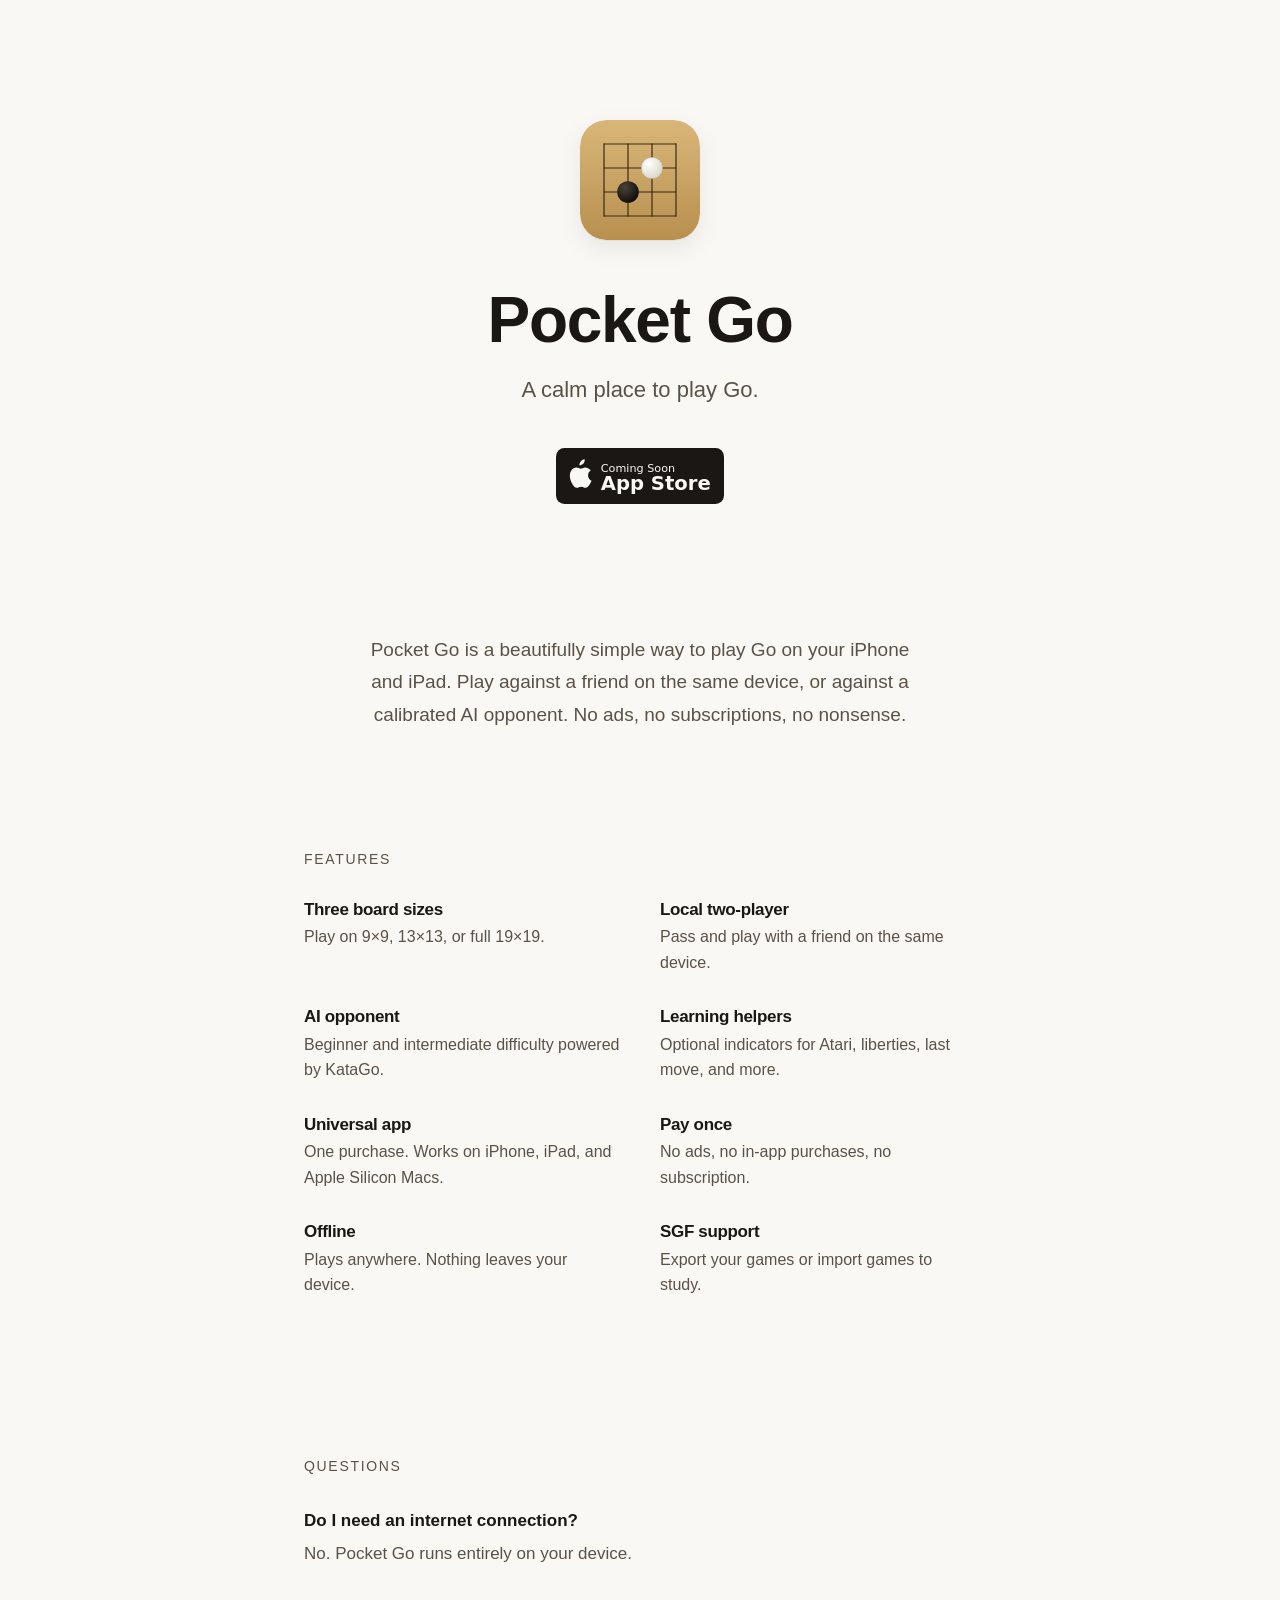
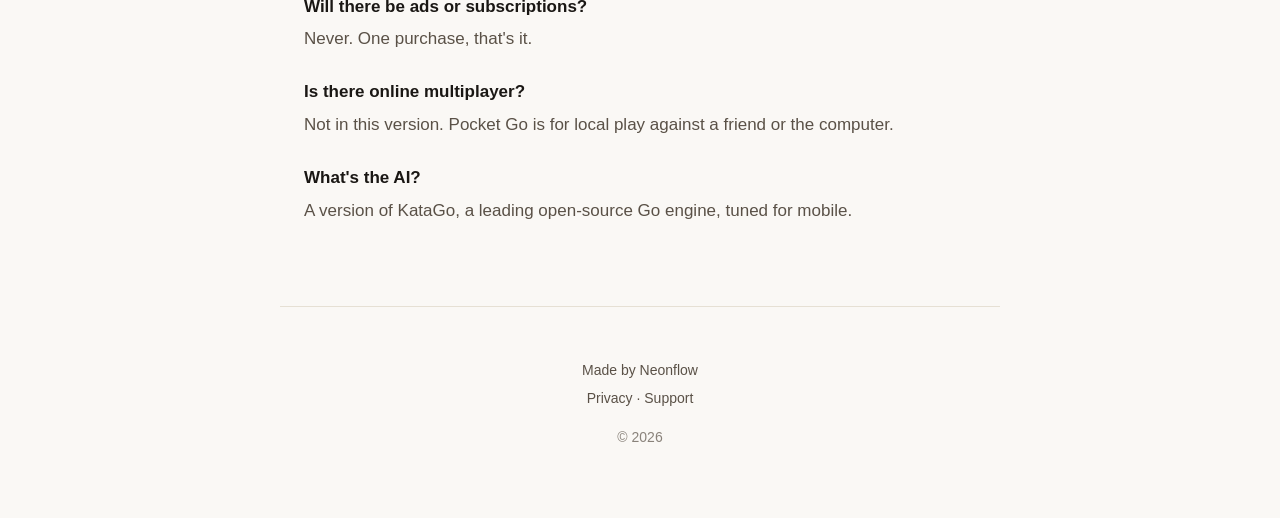
==== index.html @ bec5b2ad "Initial Commit" ====
<!doctype html>
<html lang="en">
<head>
  <meta charset="utf-8">
  <meta name="viewport" content="width=device-width, initial-scale=1">
  <title>Pocket Go — A calm place to play Go</title>
  <meta name="description" content="Pocket Go is a beautifully simple way to play Go on iPhone, iPad, and Mac. Pass and play with a friend, or take on a calibrated AI opponent. No ads, no subscriptions.">

  <link rel="icon" href="/assets/favicon.svg" type="image/svg+xml">
  <link rel="apple-touch-icon" href="/assets/apple-touch-icon.png">
  <link rel="stylesheet" href="/styles.css">

  <meta property="og:title" content="Pocket Go">
  <meta property="og:description" content="A calm place to play Go. iPhone, iPad, and Mac.">
  <meta property="og:type" content="website">
  <meta property="og:url" content="https://pocketgo.app/">
  <meta property="og:image" content="https://pocketgo.app/assets/og.png">
  <meta name="twitter:card" content="summary_large_image">
  <meta name="theme-color" content="#faf8f5" media="(prefers-color-scheme: light)">
  <meta name="theme-color" content="#15130f" media="(prefers-color-scheme: dark)">
</head>
<body>

<main>

  <section class="hero">
    <img class="hero__icon" src="/assets/icon.svg" alt="Pocket Go app icon" width="120" height="120">
    <h1 class="hero__title">Pocket Go</h1>
    <p class="hero__tagline">A calm place to play Go.</p>
    <a class="appstore" href="#" aria-label="Download Pocket Go on the App Store">
      <svg viewBox="0 0 120 40" xmlns="http://www.w3.org/2000/svg" aria-hidden="true">
        <rect width="120" height="40" rx="6" fill="currentColor"/>
        <g fill="var(--bg)" font-family="-apple-system, system-ui, sans-serif">
          <text x="32" y="17" font-size="8" font-weight="400">Coming Soon</text>
          <text x="32" y="30" font-size="14" font-weight="600">App Store</text>
          <path d="M19.5 11.2c.6-.7 1-1.7 1-2.7 0-.1 0-.3 0-.4-1 0-2.1.6-2.8 1.5-.6.7-1.1 1.7-1 2.7 1.1 0 2.2-.5 2.8-1.1zm1.7 2.7c-1.5-.1-2.8.9-3.5.9-.8 0-1.9-.8-3.1-.8-1.6 0-3.1.9-3.9 2.4-1.7 2.9-.4 7.2 1.2 9.6.8 1.2 1.7 2.5 3 2.4 1.2 0 1.6-.8 3.1-.8 1.4 0 1.8.8 3.1.8 1.3 0 2.1-1.2 2.9-2.3.9-1.3 1.3-2.6 1.4-2.7-2.9-1.1-3.5-5.7-.6-7.3-.8-1.2-2.2-1.9-3.6-2.2z"/>
        </g>
      </svg>
    </a>
  </section>

  <section class="prose">
    <p>
      Pocket Go is a beautifully simple way to play Go on your iPhone and iPad.
      Play against a friend on the same device, or against a calibrated AI opponent.
      No ads, no subscriptions, no nonsense.
    </p>
  </section>

  <section class="features">
    <h2 class="section-title">Features</h2>
    <ul class="feature-grid">
      <li>
        <h3>Three board sizes</h3>
        <p>Play on 9×9, 13×13, or full 19×19.</p>
      </li>
      <li>
        <h3>Local two-player</h3>
        <p>Pass and play with a friend on the same device.</p>
      </li>
      <li>
        <h3>AI opponent</h3>
        <p>Beginner and intermediate difficulty powered by KataGo.</p>
      </li>
      <li>
        <h3>Learning helpers</h3>
        <p>Optional indicators for Atari, liberties, last move, and more.</p>
      </li>
      <li>
        <h3>Universal app</h3>
        <p>One purchase. Works on iPhone, iPad, and Apple Silicon Macs.</p>
      </li>
      <li>
        <h3>Pay once</h3>
        <p>No ads, no in-app purchases, no subscription.</p>
      </li>
      <li>
        <h3>Offline</h3>
        <p>Plays anywhere. Nothing leaves your device.</p>
      </li>
      <li>
        <h3>SGF support</h3>
        <p>Export your games or import games to study.</p>
      </li>
    </ul>
  </section>

  <!--
  <section class="screenshots">
    <h2 class="section-title">A look inside</h2>
    <div class="screenshot-row">
      <figure class="screenshot screenshot--phone" aria-label="Mid-game board">
        <div class="phone">
          <div class="phone__screen">
            <div class="board board--9"></div>
          </div>
        </div>
        <figcaption>Mid-game</figcaption>
      </figure>
      <figure class="screenshot screenshot--phone" aria-label="End-game scoring">
        <div class="phone">
          <div class="phone__screen phone__screen--scoring">
            <div class="board board--13"></div>
          </div>
        </div>
        <figcaption>Scoring</figcaption>
      </figure>
      <figure class="screenshot screenshot--phone" aria-label="Helpers enabled">
        <div class="phone">
          <div class="phone__screen phone__screen--helpers">
            <div class="board board--9"></div>
          </div>
        </div>
        <figcaption>Helpers</figcaption>
      </figure>
    </div>
    <p class="screenshots__note">Real screenshots arrive with launch.</p>
  </section>

  <section class="pricing">
    <h2 class="section-title">Pricing</h2>
    <p class="pricing__line">One-time purchase. <span class="pricing__price">$X.XX</span> on the App Store.</p>
  </section>
  -->

  <section class="faq">
    <h2 class="section-title">Questions</h2>
    <dl>
      <dt>Do I need an internet connection?</dt>
      <dd>No. Pocket Go runs entirely on your device.</dd>

      <dt>Will there be ads or subscriptions?</dt>
      <dd>Never. One purchase, that's it.</dd>

      <dt>Is there online multiplayer?</dt>
      <dd>Not in this version. Pocket Go is for local play against a friend or the computer.</dd>

      <dt>What's the AI?</dt>
      <dd>A version of KataGo, a leading open-source Go engine, tuned for mobile.</dd>
    </dl>
  </section>

</main>

<footer>
  <p>Made by <a href="https://neonflow.co" target="_blank">Neonflow</a></p>
  <p>
    <a href="/privacy">Privacy</a>
    <span aria-hidden="true">·</span>
    <a href="/support">Support</a>
  </p>
  <p class="footer__year">© <span id="year">2026</span></p>
</footer>

</body>
</html>
---- styles.css ----
:root {
  --bg: #faf8f5;
  --bg-elev: #f3efe8;
  --ink: #1a1714;
  --ink-soft: #5a5147;
  --rule: #e6e0d4;
  --accent: #8b6f47;
  --board: #d9b779;
  --board-line: #3a2a17;
  --stone-black: #1a1714;
  --stone-white: #fbf9f4;
  --max: 720px;
}

@media (prefers-color-scheme: dark) {
  :root {
    --bg: #15130f;
    --bg-elev: #1f1c17;
    --ink: #ece6da;
    --ink-soft: #a39b8c;
    --rule: #2a2620;
    --accent: #c9a373;
    --board: #b88f4f;
    --board-line: #1a1208;
    --stone-black: #0a0805;
    --stone-white: #f4eedf;
  }
}

* { box-sizing: border-box; }

html { -webkit-text-size-adjust: 100%; }

body {
  margin: 0;
  background: var(--bg);
  color: var(--ink);
  font-family: -apple-system, BlinkMacSystemFont, "SF Pro Text", "Segoe UI", Roboto, sans-serif;
  font-size: 17px;
  line-height: 1.7;
  -webkit-font-smoothing: antialiased;
  text-rendering: optimizeLegibility;
}

main {
  max-width: var(--max);
  margin: 0 auto;
  padding: 0 24px;
}

h1, h2, h3 {
  font-family: -apple-system, BlinkMacSystemFont, "SF Pro Display", "Segoe UI", Roboto, sans-serif;
  font-weight: 600;
  letter-spacing: -0.02em;
  line-height: 1.2;
  margin: 0;
}

a {
  color: var(--accent);
  text-decoration: none;
}
a:hover { text-decoration: underline; }

.section-title {
  font-size: 14px;
  font-weight: 500;
  text-transform: uppercase;
  letter-spacing: 0.12em;
  color: var(--ink-soft);
  margin-bottom: 32px;
}

/* Hero ---------------------------------------------------------------- */
.hero {
  text-align: center;
  padding: 120px 0 80px;
}

.hero__icon {
  width: 120px;
  height: 120px;
  border-radius: 26px;
  box-shadow: 0 8px 24px rgba(0,0,0,0.08), 0 1px 0 rgba(0,0,0,0.04);
  margin-bottom: 32px;
}

.hero__title {
  font-size: clamp(40px, 7vw, 64px);
  margin-bottom: 12px;
}

.hero__tagline {
  font-size: clamp(18px, 2.5vw, 22px);
  color: var(--ink-soft);
  margin: 0 0 40px;
}

.appstore {
  display: inline-block;
  color: var(--ink);
  transition: transform 0.15s ease, opacity 0.15s ease;
}
.appstore:hover {
  text-decoration: none;
  opacity: 0.85;
  transform: translateY(-1px);
}
.appstore svg {
  display: block;
  width: 168px;
  height: 56px;
}

/* Prose --------------------------------------------------------------- */
.prose {
  padding: 40px 0;
  font-size: 19px;
  color: var(--ink-soft);
  max-width: 560px;
  margin: 0 auto;
  text-align: center;
}
.prose p { margin: 0; }

/* Features ------------------------------------------------------------ */
.features { padding: 80px 0; }

.feature-grid {
  list-style: none;
  padding: 0;
  margin: 0;
  display: grid;
  grid-template-columns: repeat(2, 1fr);
  gap: 32px 40px;
}

.feature-grid h3 {
  font-size: 17px;
  margin-bottom: 4px;
}

.feature-grid p {
  margin: 0;
  color: var(--ink-soft);
  font-size: 16px;
  line-height: 1.6;
}

@media (max-width: 560px) {
  .feature-grid { grid-template-columns: 1fr; gap: 28px; }
}

/* Screenshots --------------------------------------------------------- */
.screenshots { padding: 80px 0; }

.screenshot-row {
  display: grid;
  grid-template-columns: repeat(3, 1fr);
  gap: 16px;
  margin: 0 0 16px;
}

.screenshot { margin: 0; }
.screenshot figcaption {
  margin-top: 12px;
  font-size: 13px;
  color: var(--ink-soft);
  text-align: center;
}

.phone {
  position: relative;
  width: 100%;
  aspect-ratio: 9 / 19;
  background: var(--ink);
  border-radius: 28px;
  padding: 8px;
  box-shadow: 0 12px 32px rgba(0,0,0,0.10), 0 1px 0 rgba(0,0,0,0.06);
}

.phone__screen {
  width: 100%;
  height: 100%;
  background: var(--bg-elev);
  border-radius: 22px;
  display: flex;
  align-items: center;
  justify-content: center;
  overflow: hidden;
}

.board {
  background: var(--board);
  width: 88%;
  aspect-ratio: 1;
  background-image:
    linear-gradient(var(--board-line) 1px, transparent 1px),
    linear-gradient(90deg, var(--board-line) 1px, transparent 1px);
  border: 1px solid var(--board-line);
}

.board--9  { background-size: calc(100% / 8) calc(100% / 8); }
.board--13 { background-size: calc(100% / 12) calc(100% / 12); }
.board--19 { background-size: calc(100% / 18) calc(100% / 18); }

.phone__screen--scoring { background: var(--bg-elev); position: relative; }
.phone__screen--scoring::after {
  content: "";
  position: absolute;
  inset: 12px 12px auto 12px;
  height: 6px;
  background: var(--rule);
  border-radius: 3px;
}

.phone__screen--helpers .board {
  box-shadow: inset 0 0 0 2px var(--accent);
}

.screenshots__note {
  text-align: center;
  color: var(--ink-soft);
  font-size: 13px;
  margin: 24px 0 0;
}

@media (max-width: 560px) {
  .screenshot-row { grid-template-columns: repeat(3, 1fr); gap: 10px; }
  .phone { border-radius: 18px; padding: 5px; }
  .phone__screen { border-radius: 14px; }
}

/* Pricing ------------------------------------------------------------- */
.pricing {
  padding: 80px 0;
  text-align: center;
  border-top: 1px solid var(--rule);
  border-bottom: 1px solid var(--rule);
}

.pricing__line {
  font-size: clamp(22px, 3vw, 28px);
  margin: 0;
  font-weight: 500;
  letter-spacing: -0.01em;
}
.pricing__price { color: var(--accent); }

/* FAQ ----------------------------------------------------------------- */
.faq { padding: 80px 0; }

.faq dl { margin: 0; }
.faq dt {
  font-weight: 600;
  margin-top: 24px;
  font-size: 17px;
}
.faq dt:first-of-type { margin-top: 0; }
.faq dd {
  margin: 4px 0 0;
  color: var(--ink-soft);
}

/* Footer -------------------------------------------------------------- */
footer {
  max-width: var(--max);
  margin: 0 auto;
  padding: 48px 24px 64px;
  border-top: 1px solid var(--rule);
  text-align: center;
  color: var(--ink-soft);
  font-size: 14px;
}

footer p { margin: 4px 0; }
footer a { color: var(--ink-soft); }
footer a:hover { color: var(--ink); }

.footer__year { margin-top: 16px; opacity: 0.7; }

/* Simple pages (privacy, support) ------------------------------------- */
.page { padding: 80px 0 40px; }
.page h1 {
  font-size: clamp(28px, 4vw, 40px);
  margin-bottom: 24px;
}
.page p { color: var(--ink-soft); }
.page a.back {
  display: inline-block;
  margin-top: 32px;
  font-size: 14px;
  color: var(--ink-soft);
}
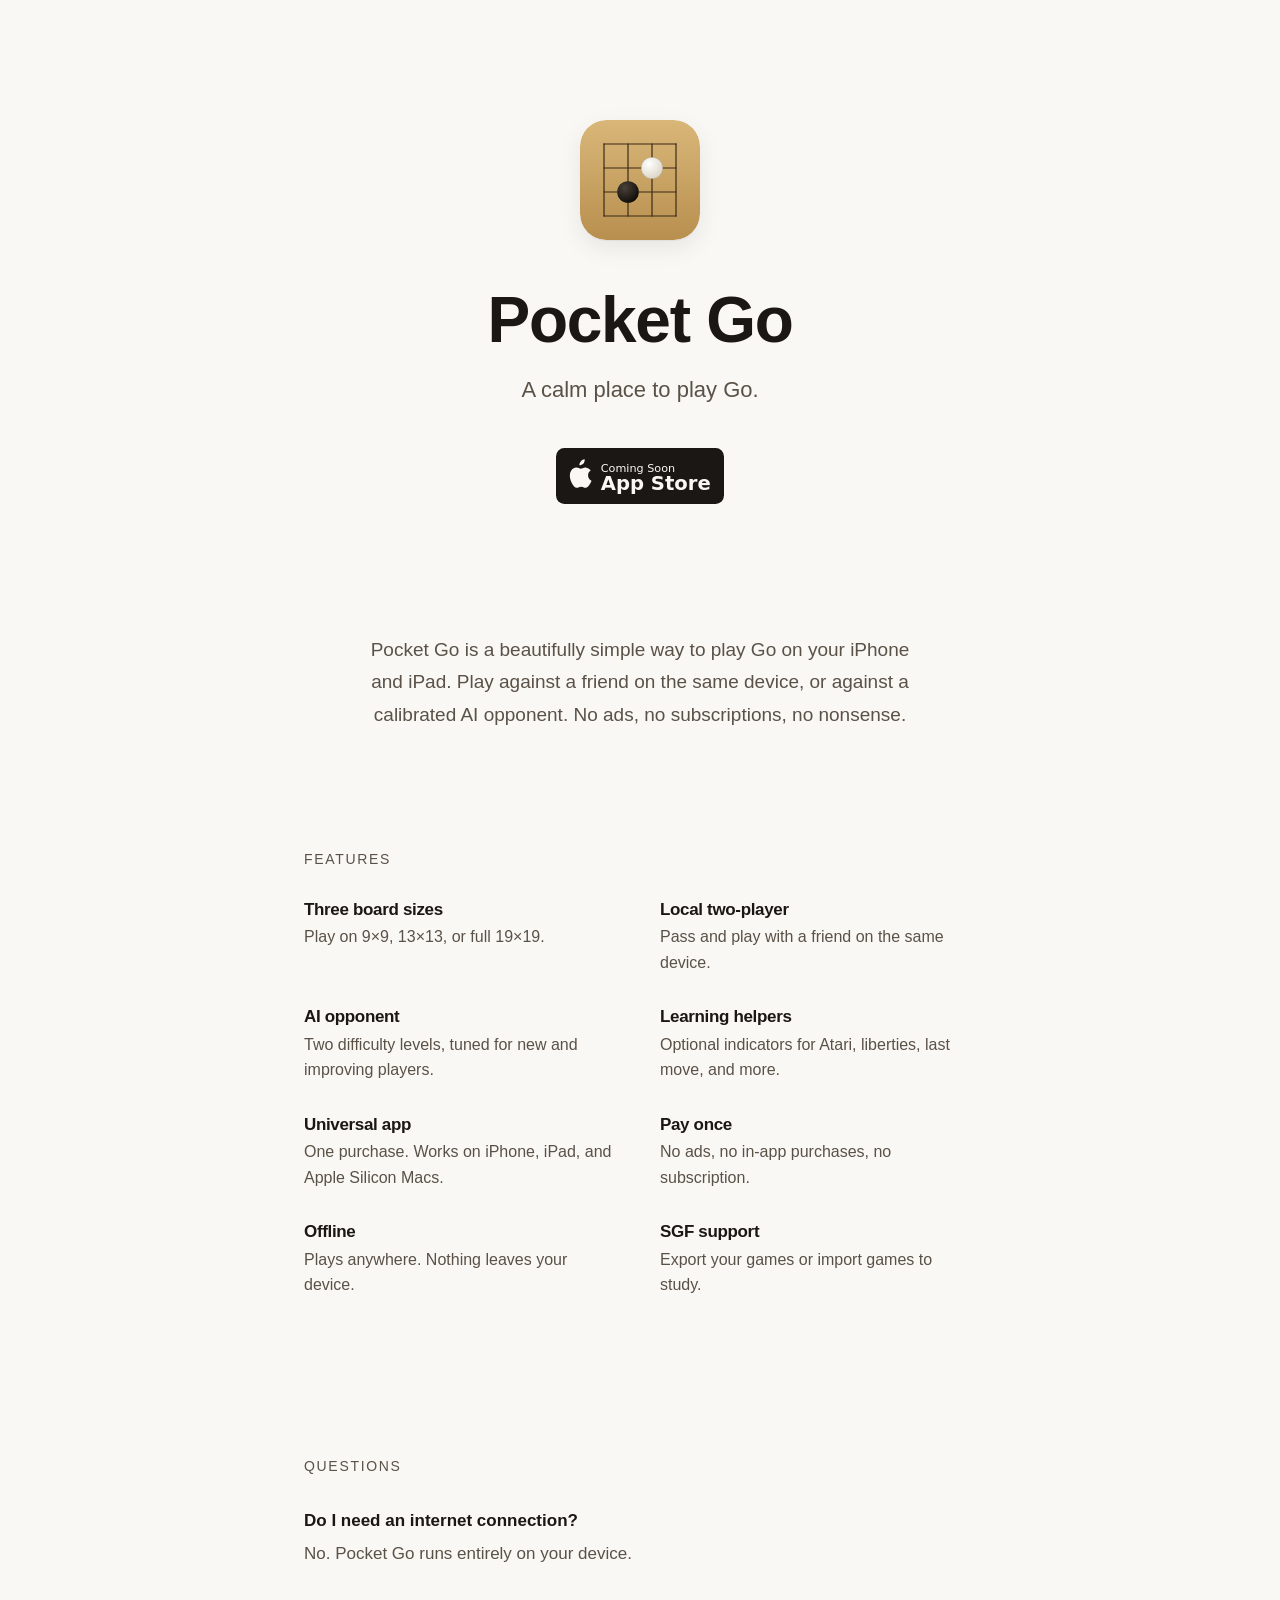
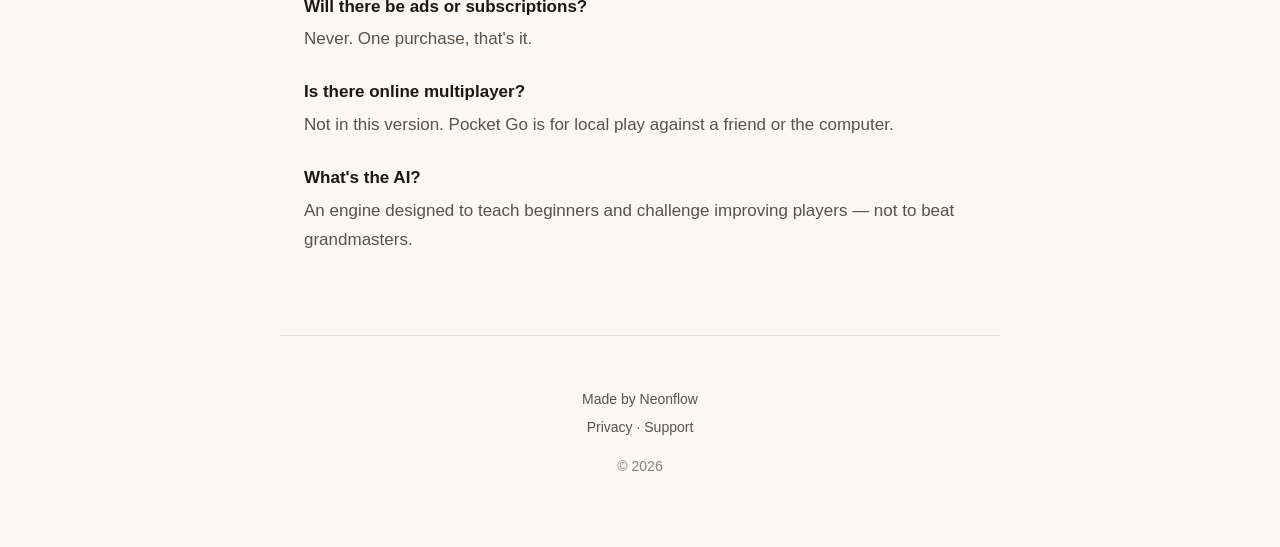
==== commit aee04d1d: "Updated site" ====
--- a/index.html
+++ b/index.html
@@ -60,7 +60,7 @@
       </li>
       <li>
         <h3>AI opponent</h3>
-        <p>Beginner and intermediate difficulty powered by KataGo.</p>
+        <p>Two difficulty levels, tuned for new and improving players.</p>
       </li>
       <li>
         <h3>Learning helpers</h3>
@@ -136,7 +136,7 @@
       <dd>Not in this version. Pocket Go is for local play against a friend or the computer.</dd>
 
       <dt>What's the AI?</dt>
-      <dd>A version of KataGo, a leading open-source Go engine, tuned for mobile.</dd>
+      <dd>An engine designed to teach beginners and challenge improving players — not to beat grandmasters.</dd>
     </dl>
   </section>
 
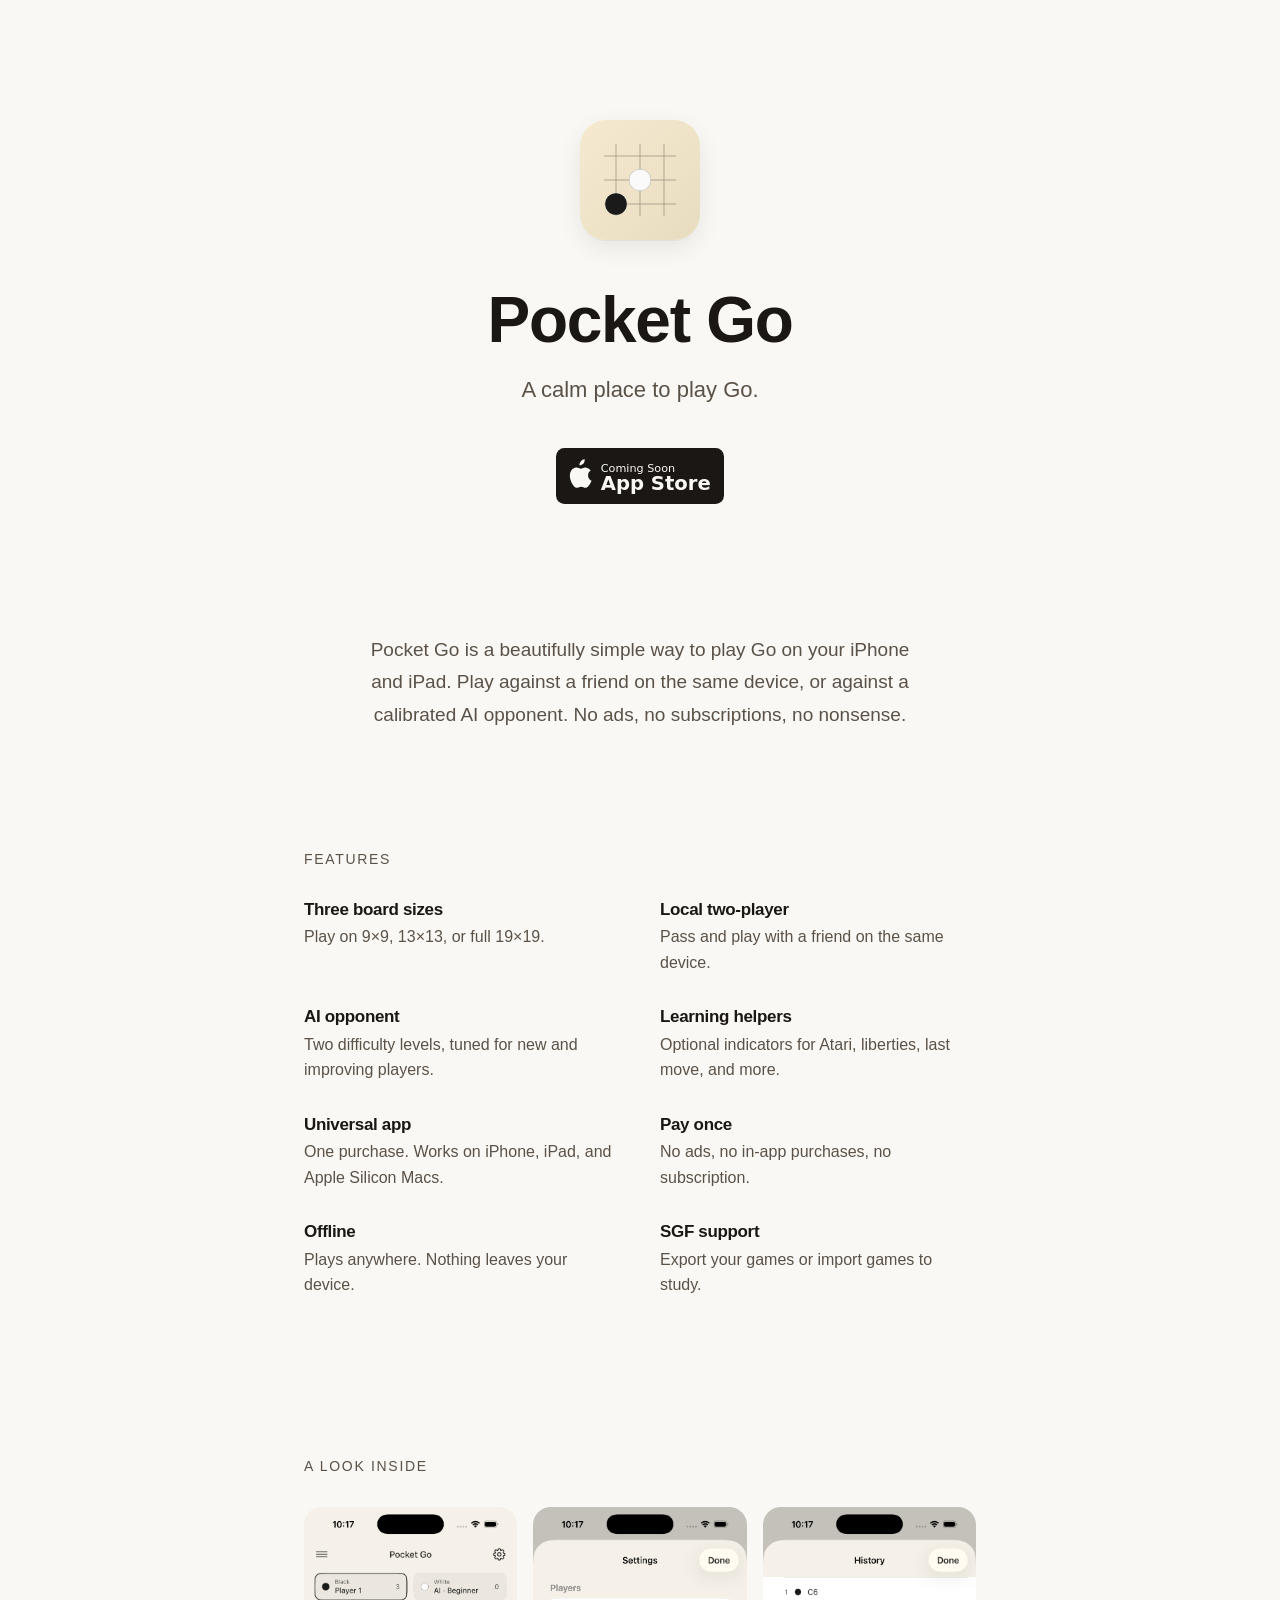
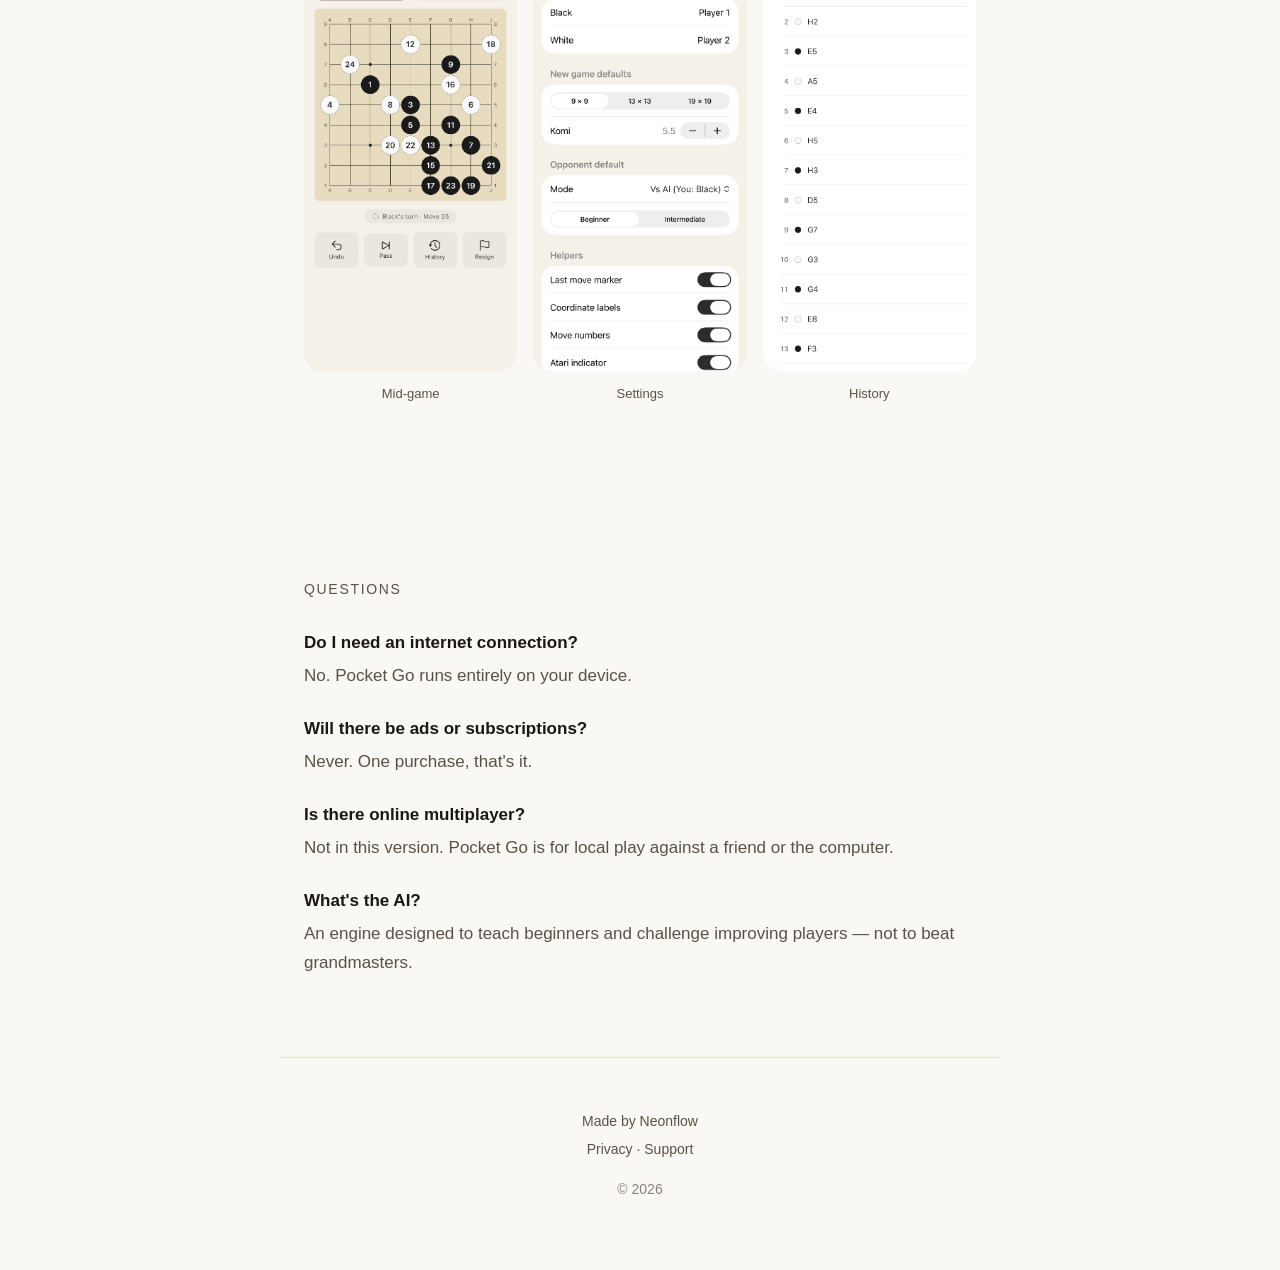
==== commit 198f8da8: "Updated website" ====
--- a/index.html
+++ b/index.html
@@ -85,38 +85,25 @@
     </ul>
   </section>
 
-  <!--
   <section class="screenshots">
     <h2 class="section-title">A look inside</h2>
     <div class="screenshot-row">
-      <figure class="screenshot screenshot--phone" aria-label="Mid-game board">
-        <div class="phone">
-          <div class="phone__screen">
-            <div class="board board--9"></div>
-          </div>
-        </div>
+      <figure class="screenshot" aria-label="Mid-game board">
+        <img class="screenshot__img" src="/assets/screenshots/midgame.png" alt="Mid-game board" loading="lazy">
         <figcaption>Mid-game</figcaption>
       </figure>
-      <figure class="screenshot screenshot--phone" aria-label="End-game scoring">
-        <div class="phone">
-          <div class="phone__screen phone__screen--scoring">
-            <div class="board board--13"></div>
-          </div>
-        </div>
-        <figcaption>Scoring</figcaption>
+      <figure class="screenshot" aria-label="Settings">
+        <img class="screenshot__img" src="/assets/screenshots/settings.png" alt="Settings" loading="lazy">
+        <figcaption>Settings</figcaption>
       </figure>
-      <figure class="screenshot screenshot--phone" aria-label="Helpers enabled">
-        <div class="phone">
-          <div class="phone__screen phone__screen--helpers">
-            <div class="board board--9"></div>
-          </div>
-        </div>
-        <figcaption>Helpers</figcaption>
+      <figure class="screenshot" aria-label="History">
+        <img class="screenshot__img" src="/assets/screenshots/history.png" alt="History" loading="lazy">
+        <figcaption>History</figcaption>
       </figure>
     </div>
-    <p class="screenshots__note">Real screenshots arrive with launch.</p>
   </section>
 
+  <!--
   <section class="pricing">
     <h2 class="section-title">Pricing</h2>
     <p class="pricing__line">One-time purchase. <span class="pricing__price">$X.XX</span> on the App Store.</p>
--- a/styles.css
+++ b/styles.css
@@ -169,66 +169,16 @@
   text-align: center;
 }
 
-.phone {
-  position: relative;
+.screenshot__img {
+  display: block;
   width: 100%;
-  aspect-ratio: 9 / 19;
-  background: var(--ink);
-  border-radius: 28px;
-  padding: 8px;
-  box-shadow: 0 12px 32px rgba(0,0,0,0.10), 0 1px 0 rgba(0,0,0,0.06);
-}
-
-.phone__screen {
-  width: 100%;
-  height: 100%;
-  background: var(--bg-elev);
-  border-radius: 22px;
-  display: flex;
-  align-items: center;
-  justify-content: center;
-  overflow: hidden;
-}
-
-.board {
-  background: var(--board);
-  width: 88%;
-  aspect-ratio: 1;
-  background-image:
-    linear-gradient(var(--board-line) 1px, transparent 1px),
-    linear-gradient(90deg, var(--board-line) 1px, transparent 1px);
-  border: 1px solid var(--board-line);
-}
-
-.board--9  { background-size: calc(100% / 8) calc(100% / 8); }
-.board--13 { background-size: calc(100% / 12) calc(100% / 12); }
-.board--19 { background-size: calc(100% / 18) calc(100% / 18); }
-
-.phone__screen--scoring { background: var(--bg-elev); position: relative; }
-.phone__screen--scoring::after {
-  content: "";
-  position: absolute;
-  inset: 12px 12px auto 12px;
-  height: 6px;
-  background: var(--rule);
-  border-radius: 3px;
-}
-
-.phone__screen--helpers .board {
-  box-shadow: inset 0 0 0 2px var(--accent);
-}
-
-.screenshots__note {
-  text-align: center;
-  color: var(--ink-soft);
-  font-size: 13px;
-  margin: 24px 0 0;
+  height: auto;
+  border-radius: 18px;
 }
 
 @media (max-width: 560px) {
   .screenshot-row { grid-template-columns: repeat(3, 1fr); gap: 10px; }
-  .phone { border-radius: 18px; padding: 5px; }
-  .phone__screen { border-radius: 14px; }
+  .screenshot__img { border-radius: 12px; }
 }
 
 /* Pricing ------------------------------------------------------------- */
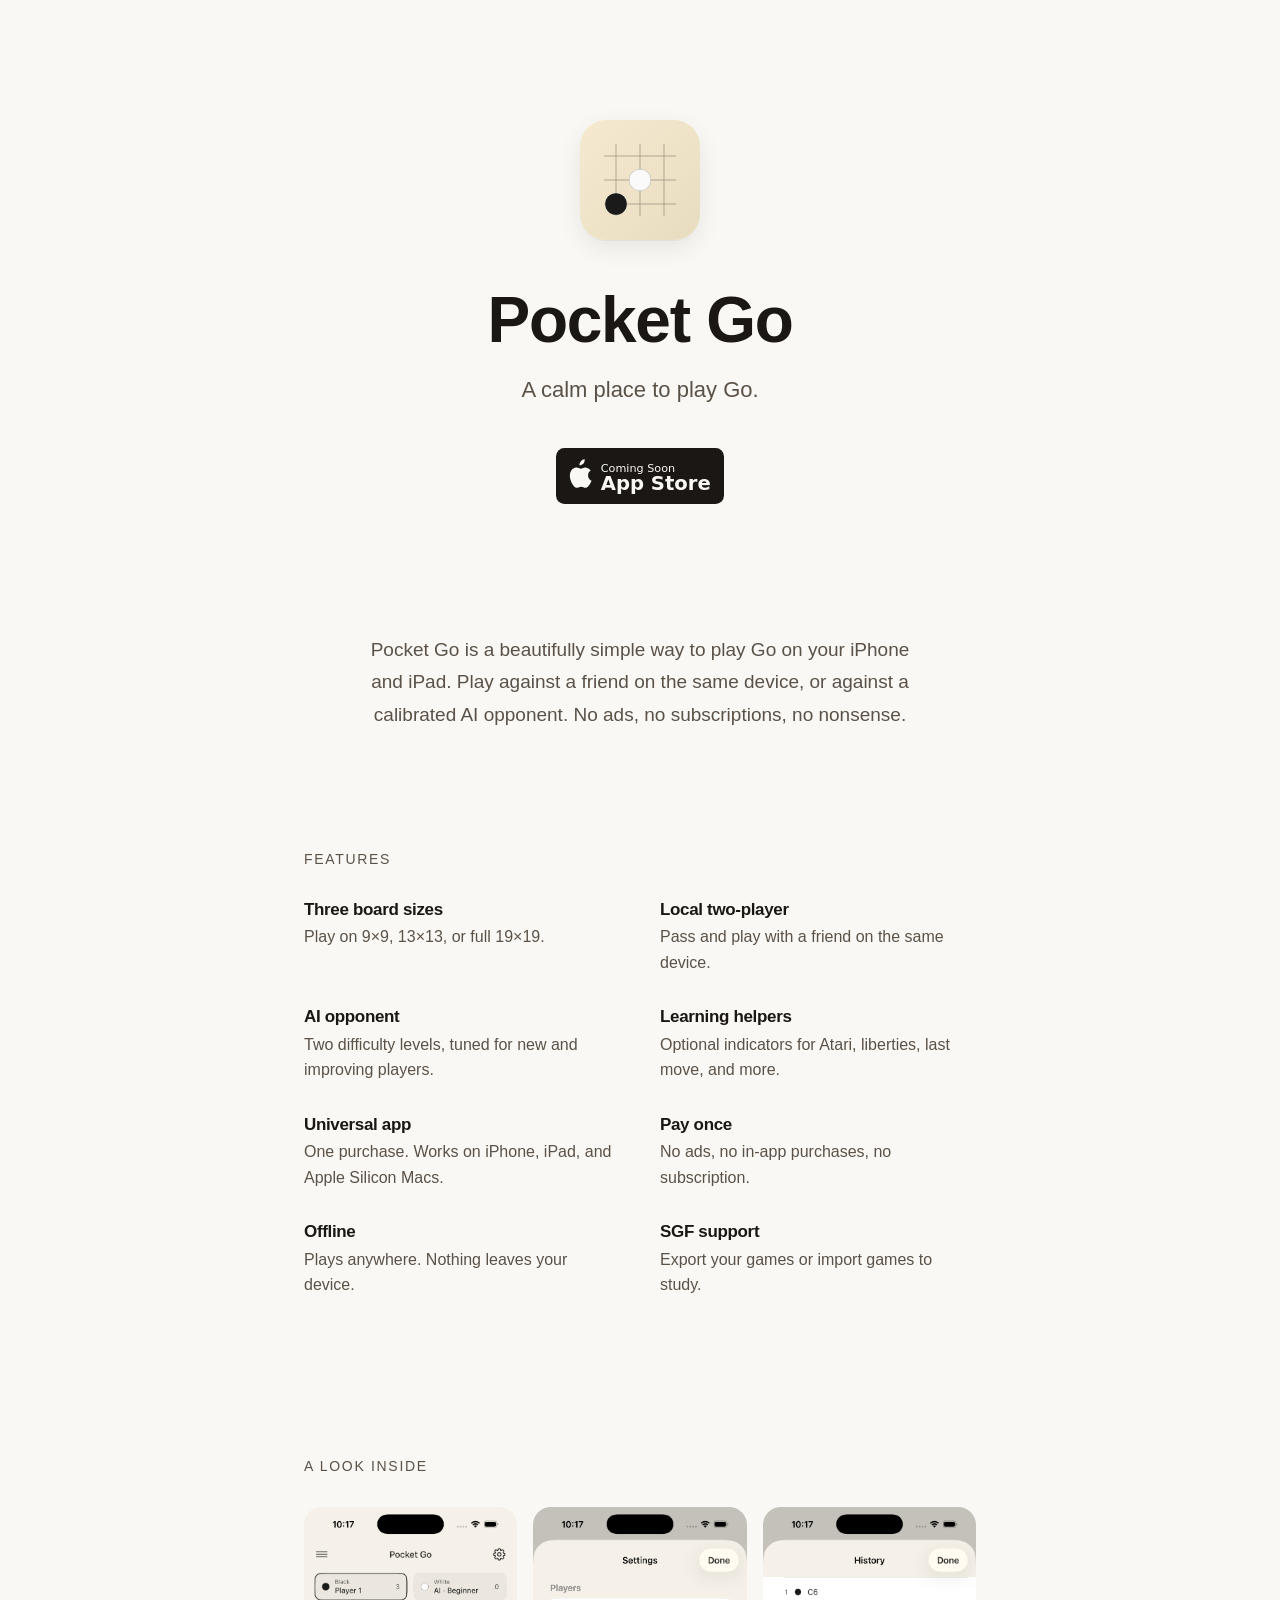
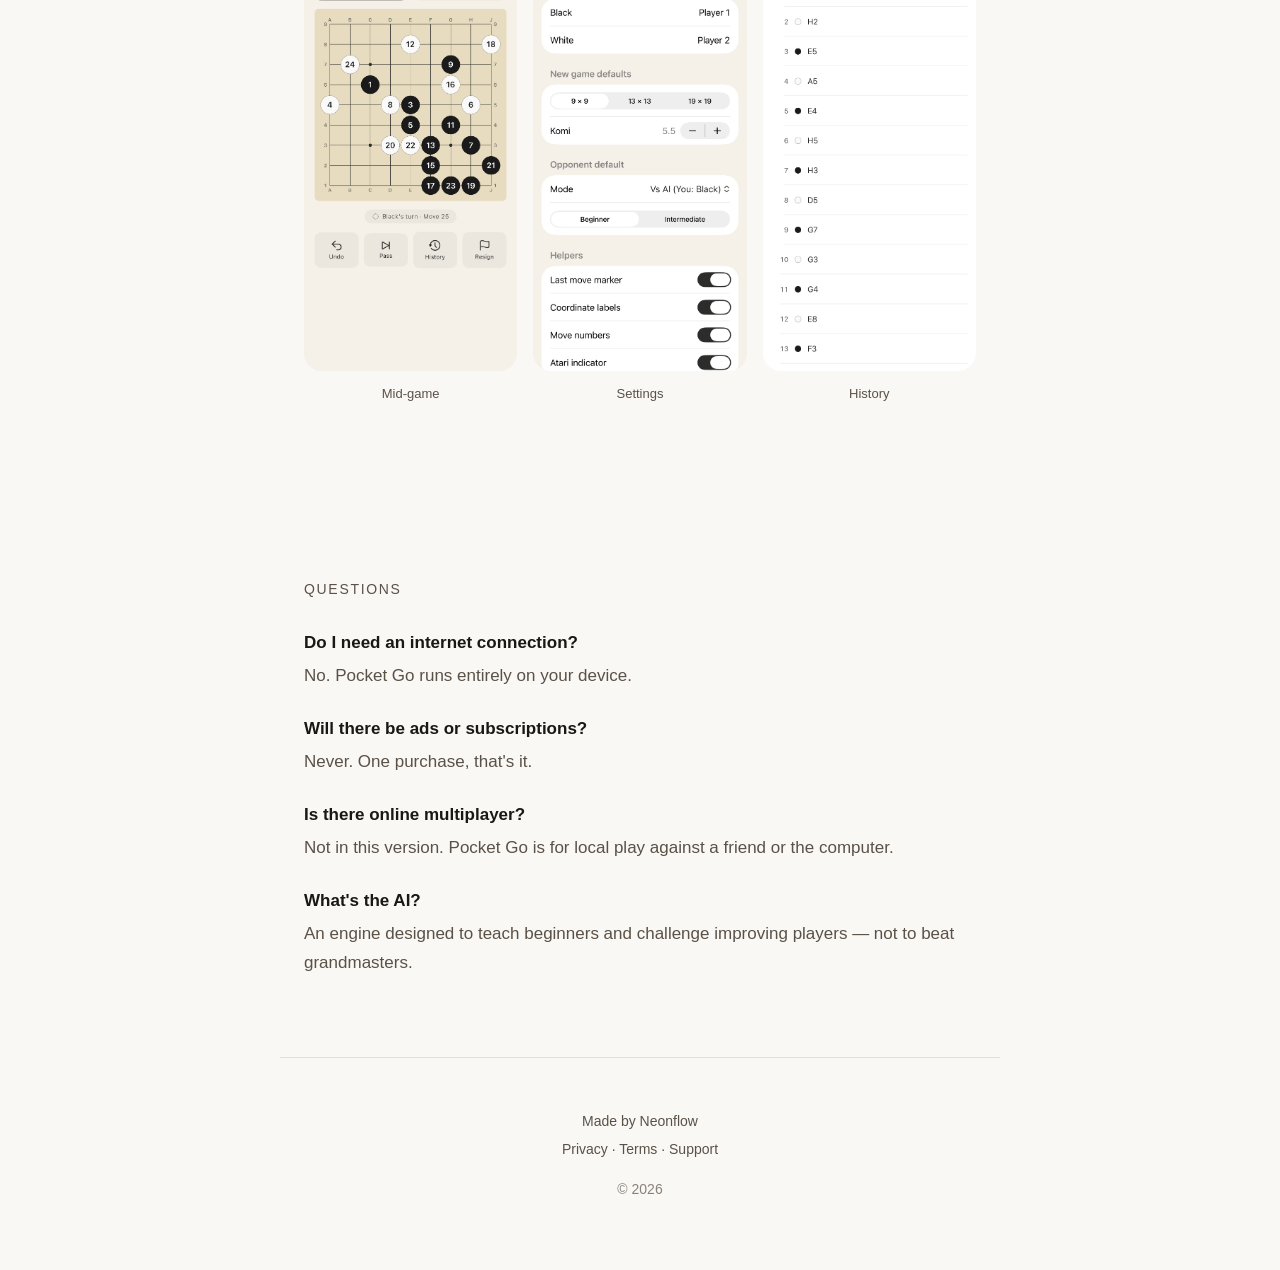
==== commit 75ddfce2: "Updating extra pages" ====
--- a/index.html
+++ b/index.html
@@ -134,6 +134,8 @@
   <p>
     <a href="/privacy">Privacy</a>
     <span aria-hidden="true">·</span>
+    <a href="/terms">Terms</a>
+    <span aria-hidden="true">·</span>
     <a href="/support">Support</a>
   </p>
   <p class="footer__year">© <span id="year">2026</span></p>
--- a/styles.css
+++ b/styles.css
@@ -200,14 +200,14 @@
 /* FAQ ----------------------------------------------------------------- */
 .faq { padding: 80px 0; }
 
-.faq dl { margin: 0; }
-.faq dt {
+.faq dl, .page dl { margin: 0; }
+.faq dt, .page dt {
   font-weight: 600;
   margin-top: 24px;
   font-size: 17px;
 }
-.faq dt:first-of-type { margin-top: 0; }
-.faq dd {
+.faq dt:first-of-type, .page dt:first-of-type { margin-top: 0; }
+.faq dd, .page dd {
   margin: 4px 0 0;
   color: var(--ink-soft);
 }
@@ -242,3 +242,18 @@
   font-size: 14px;
   color: var(--ink-soft);
 }
+.page h2 {
+  font-size: 14px;
+  font-weight: 500;
+  text-transform: uppercase;
+  letter-spacing: 0.12em;
+  color: var(--ink-soft);
+  margin: 40px 0 8px;
+}
+.page h2 + p, .page h2 + ul, .page h2 + dl { margin-top: 0; }
+.page ul { padding-left: 22px; color: var(--ink-soft); }
+.page li { margin: 4px 0; }
+.page code { font-size: 0.9em; }
+.page__meta { font-size: 14px; margin-top: -16px; opacity: 0.8; }
+.page__lead { font-size: 19px; color: var(--ink); }
+.page__links { margin-top: 40px; font-size: 15px; }
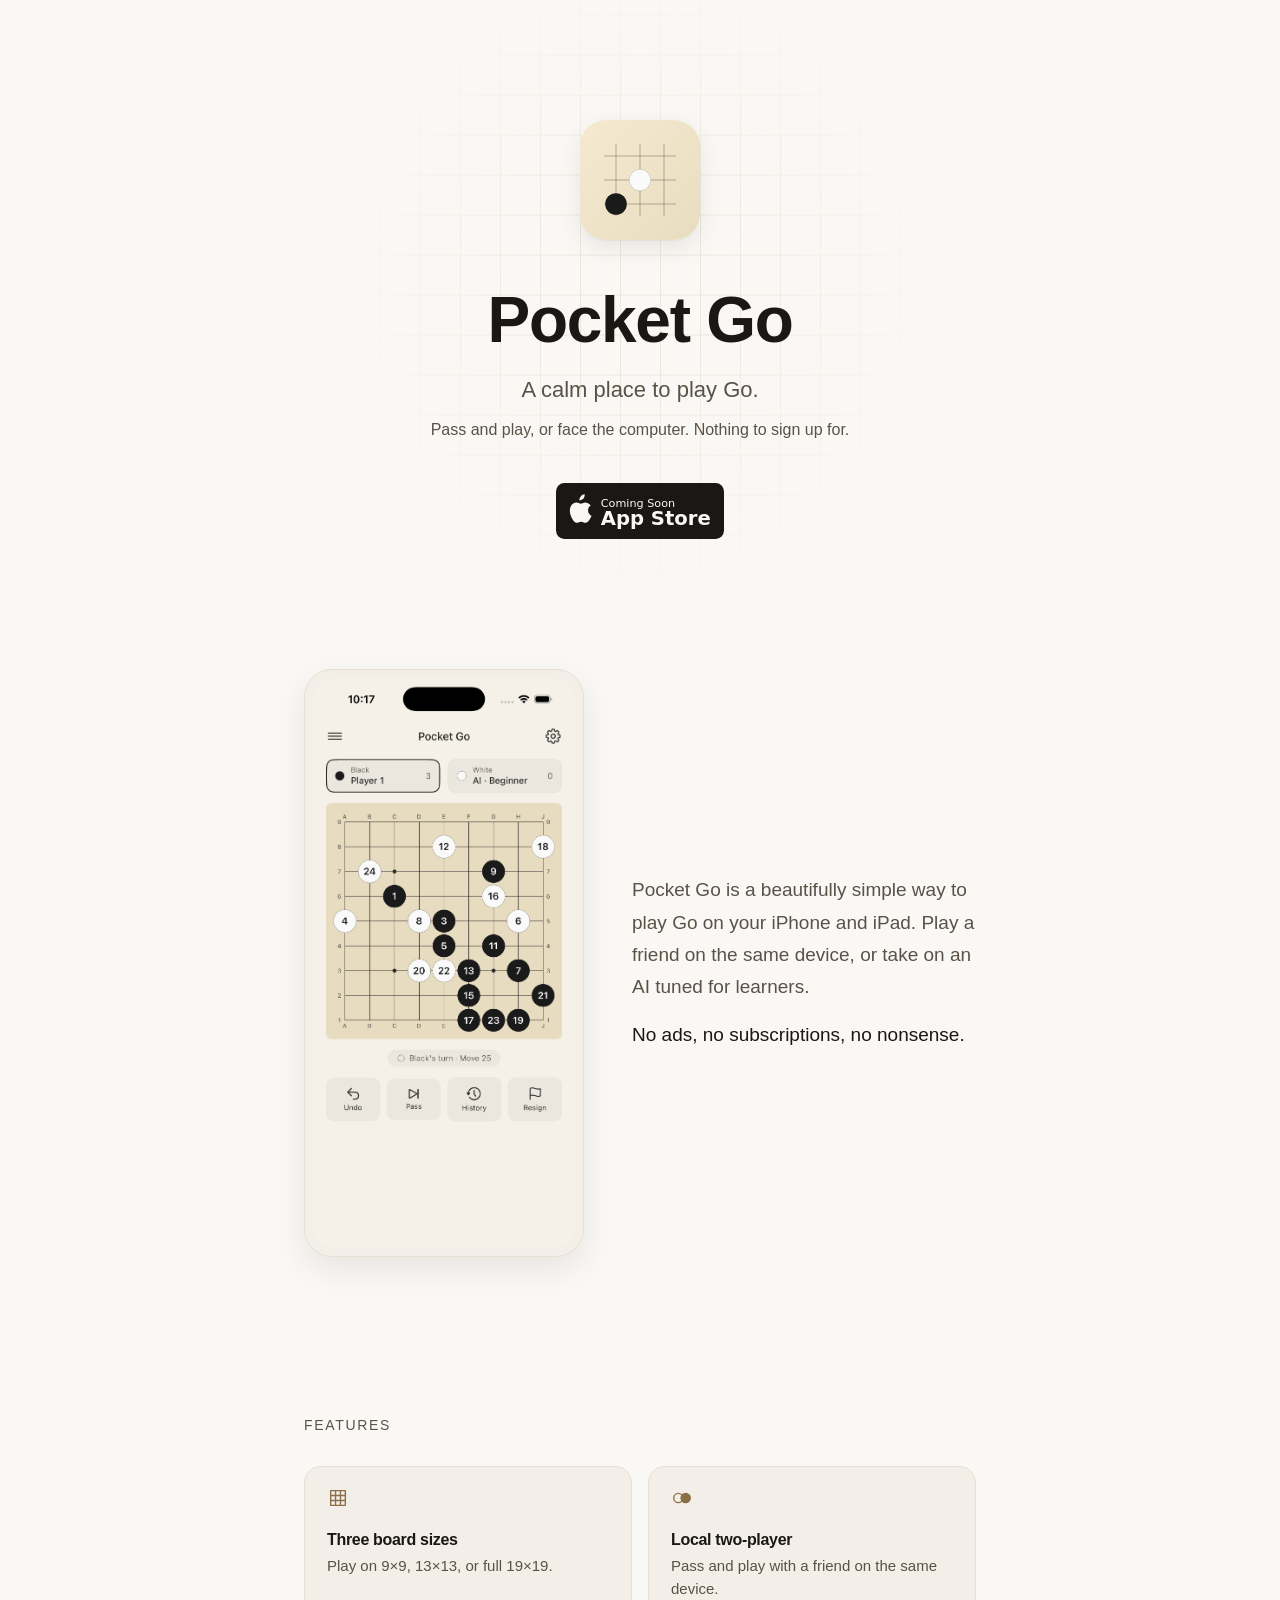
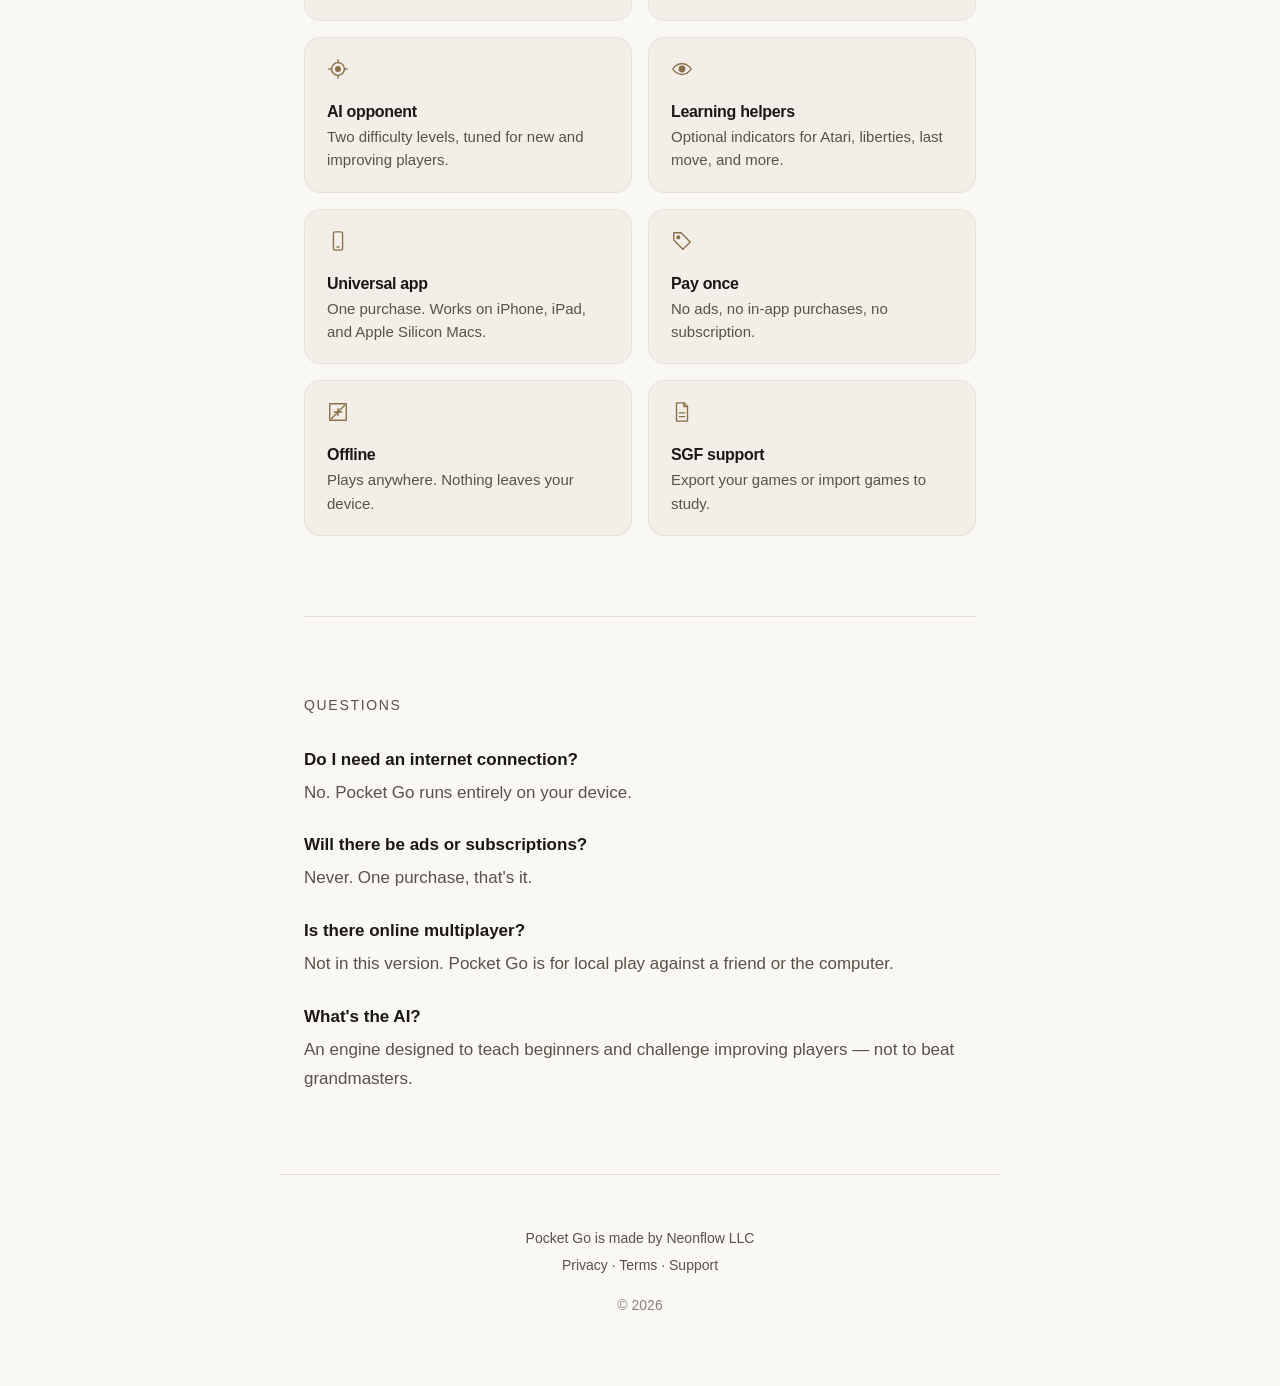
==== commit 72fc5bb0: "Updated styles" ====
--- a/index.html
+++ b/index.html
@@ -24,9 +24,11 @@
 <main>
 
   <section class="hero">
+    <div class="hero__grid" aria-hidden="true"></div>
     <img class="hero__icon" src="/assets/icon.svg" alt="Pocket Go app icon" width="120" height="120">
     <h1 class="hero__title">Pocket Go</h1>
     <p class="hero__tagline">A calm place to play Go.</p>
+    <p class="hero__sub">Pass and play, or face the computer. Nothing to sign up for.</p>
     <a class="appstore" href="#" aria-label="Download Pocket Go on the App Store">
       <svg viewBox="0 0 120 40" xmlns="http://www.w3.org/2000/svg" aria-hidden="true">
         <rect width="120" height="40" rx="6" fill="currentColor"/>
@@ -39,76 +41,62 @@
     </a>
   </section>
 
-  <section class="prose">
-    <p>
-      Pocket Go is a beautifully simple way to play Go on your iPhone and iPad.
-      Play against a friend on the same device, or against a calibrated AI opponent.
-      No ads, no subscriptions, no nonsense.
-    </p>
+  <section class="intro">
+    <figure class="device device--lead">
+      <img src="/assets/screenshots/midgame.png" alt="A game in progress on a 9×9 board" width="1206" height="2622">
+    </figure>
+    <div class="intro__text">
+      <p>Pocket Go is a beautifully simple way to play Go on your iPhone and iPad. Play a friend on the same device, or take on an AI tuned for learners.</p>
+      <p>No ads, no subscriptions, no nonsense.</p>
+    </div>
   </section>
 
   <section class="features">
     <h2 class="section-title">Features</h2>
     <ul class="feature-grid">
       <li>
+        <svg class="feature__icon" viewBox="0 0 24 24" aria-hidden="true"><path d="M4 4h16v16H4zM4 9.3h16M4 14.7h16M9.3 4v16M14.7 4v16"/></svg>
         <h3>Three board sizes</h3>
         <p>Play on 9×9, 13×13, or full 19×19.</p>
       </li>
       <li>
+        <svg class="feature__icon" viewBox="0 0 24 24" aria-hidden="true"><circle cx="8" cy="12" r="5"/><circle cx="16" cy="12" r="5" fill="currentColor"/></svg>
         <h3>Local two-player</h3>
         <p>Pass and play with a friend on the same device.</p>
       </li>
       <li>
+        <svg class="feature__icon" viewBox="0 0 24 24" aria-hidden="true"><circle cx="12" cy="12" r="7"/><circle cx="12" cy="12" r="2.5" fill="currentColor"/><path d="M12 2v3M12 19v3M2 12h3M19 12h3"/></svg>
         <h3>AI opponent</h3>
         <p>Two difficulty levels, tuned for new and improving players.</p>
       </li>
       <li>
+        <svg class="feature__icon" viewBox="0 0 24 24" aria-hidden="true"><path d="M2 12s3.5-6 10-6 10 6 10 6-3.5 6-10 6S2 12 2 12z"/><circle cx="12" cy="12" r="3" fill="currentColor"/></svg>
         <h3>Learning helpers</h3>
         <p>Optional indicators for Atari, liberties, last move, and more.</p>
       </li>
       <li>
+        <svg class="feature__icon" viewBox="0 0 24 24" aria-hidden="true"><rect x="7" y="2" width="10" height="20" rx="2"/><path d="M11 18.5h2"/></svg>
         <h3>Universal app</h3>
         <p>One purchase. Works on iPhone, iPad, and Apple Silicon Macs.</p>
       </li>
       <li>
+        <svg class="feature__icon" viewBox="0 0 24 24" aria-hidden="true"><path d="M3 3h8l10 10-8 8L3 11z"/><circle cx="8" cy="8" r="1.5" fill="currentColor"/></svg>
         <h3>Pay once</h3>
         <p>No ads, no in-app purchases, no subscription.</p>
       </li>
       <li>
+        <svg class="feature__icon" viewBox="0 0 24 24" aria-hidden="true"><path d="M3 3h18v18H3z"/><path d="M8 12h8M12 8v8"/><path d="M5 19L19 5"/></svg>
         <h3>Offline</h3>
         <p>Plays anywhere. Nothing leaves your device.</p>
       </li>
       <li>
+        <svg class="feature__icon" viewBox="0 0 24 24" aria-hidden="true"><path d="M6 2h8l4 4v16H6z"/><path d="M14 2v4h4M9 13h6M9 17h6"/></svg>
         <h3>SGF support</h3>
         <p>Export your games or import games to study.</p>
       </li>
     </ul>
   </section>
 
-  <section class="screenshots">
-    <h2 class="section-title">A look inside</h2>
-    <div class="screenshot-row">
-      <figure class="screenshot" aria-label="Mid-game board">
-        <img class="screenshot__img" src="/assets/screenshots/midgame.png" alt="Mid-game board" loading="lazy">
-        <figcaption>Mid-game</figcaption>
-      </figure>
-      <figure class="screenshot" aria-label="Settings">
-        <img class="screenshot__img" src="/assets/screenshots/settings.png" alt="Settings" loading="lazy">
-        <figcaption>Settings</figcaption>
-      </figure>
-      <figure class="screenshot" aria-label="History">
-        <img class="screenshot__img" src="/assets/screenshots/history.png" alt="History" loading="lazy">
-        <figcaption>History</figcaption>
-      </figure>
-    </div>
-  </section>
-
-  <!--
-  <section class="pricing">
-    <h2 class="section-title">Pricing</h2>
-    <p class="pricing__line">One-time purchase. <span class="pricing__price">$X.XX</span> on the App Store.</p>
-  </section>
-  -->
 
   <section class="faq">
     <h2 class="section-title">Questions</h2>
@@ -130,7 +118,7 @@
 </main>
 
 <footer>
-  <p>Made by <a href="https://neonflow.co" target="_blank">Neonflow</a></p>
+  <p>Pocket Go is made by <a href="https://neonflow.co" target="_blank" rel="noopener">Neonflow LLC</a></p>
   <p>
     <a href="/privacy">Privacy</a>
     <span aria-hidden="true">·</span>
--- a/styles.css
+++ b/styles.css
@@ -112,16 +112,84 @@
   height: 56px;
 }
 
-/* Prose --------------------------------------------------------------- */
-.prose {
-  padding: 40px 0;
+/* Hero extras ---------------------------------------------------------- */
+.hero { position: relative; overflow: hidden; }
+.hero__grid {
+  position: absolute;
+  inset: 0;
+  z-index: -1;
+  background-image:
+    linear-gradient(var(--rule) 1px, transparent 1px),
+    linear-gradient(90deg, var(--rule) 1px, transparent 1px);
+  background-size: 40px 40px;
+  background-position: center;
+  -webkit-mask-image: radial-gradient(ellipse 60% 70% at 50% 45%, #000 20%, transparent 75%);
+  mask-image: radial-gradient(ellipse 60% 70% at 50% 45%, #000 20%, transparent 75%);
+  opacity: 0.7;
+}
+.hero__tagline { margin-bottom: 8px; }
+.hero__sub {
+  font-size: 16px;
+  color: var(--ink-soft);
+  opacity: 0.8;
+  margin: 0 0 40px;
+}
+
+.hero > :not(.hero__grid) { animation: rise 0.7s ease both; }
+.hero__title { animation-delay: 0.05s; }
+.hero__tagline { animation-delay: 0.1s; }
+.hero__sub { animation-delay: 0.15s; }
+.appstore { animation-delay: 0.2s; }
+@keyframes rise {
+  from { opacity: 0; transform: translateY(10px); }
+  to { opacity: 1; transform: none; }
+}
+@media (prefers-reduced-motion: reduce) {
+  .hero > * { animation: none; }
+}
+
+/* Device frame --------------------------------------------------------- */
+.device {
+  margin: 0;
+  padding: 8px;
+  background: var(--bg-elev);
+  border: 1px solid var(--rule);
+  border-radius: 28px;
+  box-shadow: 0 12px 32px rgba(0,0,0,0.08);
+}
+.device img {
+  display: block;
+  width: 100%;
+  height: auto;
+  border-radius: 20px;
+}
+.device figcaption {
+  margin: 12px 0 4px;
+  font-size: 13px;
+  color: var(--ink-soft);
+  text-align: center;
+}
+
+/* Intro ---------------------------------------------------------------- */
+.intro {
+  display: grid;
+  grid-template-columns: 280px 1fr;
+  gap: 48px;
+  align-items: center;
+  padding: 40px 0 80px;
+}
+.device--lead { max-width: 280px; }
+.intro__text {
   font-size: 19px;
   color: var(--ink-soft);
-  max-width: 560px;
-  margin: 0 auto;
-  text-align: center;
-}
-.prose p { margin: 0; }
+}
+.intro__text p { margin: 0 0 16px; }
+.intro__text p:last-child { margin: 0; color: var(--ink); font-weight: 500; }
+
+@media (max-width: 640px) {
+  .intro { grid-template-columns: 1fr; gap: 32px; text-align: center; }
+  .device--lead { margin: 0 auto; max-width: 240px; }
+}
 
 /* Features ------------------------------------------------------------ */
 .features { padding: 80px 0; }
@@ -132,53 +200,47 @@
   margin: 0;
   display: grid;
   grid-template-columns: repeat(2, 1fr);
-  gap: 32px 40px;
+  gap: 16px;
+}
+
+.feature-grid li {
+  background: var(--bg-elev);
+  border: 1px solid var(--rule);
+  border-radius: 16px;
+  padding: 20px 22px;
+}
+
+.feature__icon {
+  width: 22px;
+  height: 22px;
+  color: var(--accent);
+  fill: none;
+  stroke: currentColor;
+  stroke-width: 1.5;
+  stroke-linecap: round;
+  stroke-linejoin: round;
+  margin-bottom: 12px;
 }
 
 .feature-grid h3 {
-  font-size: 17px;
+  font-size: 16px;
   margin-bottom: 4px;
 }
 
 .feature-grid p {
   margin: 0;
   color: var(--ink-soft);
-  font-size: 16px;
-  line-height: 1.6;
+  font-size: 15px;
+  line-height: 1.55;
+}
+
+@media (max-width: 440px) {
+  .feature-grid { grid-template-columns: 1fr; }
 }
 
 @media (max-width: 560px) {
-  .feature-grid { grid-template-columns: 1fr; gap: 28px; }
-}
-
-/* Screenshots --------------------------------------------------------- */
-.screenshots { padding: 80px 0; }
-
-.screenshot-row {
-  display: grid;
-  grid-template-columns: repeat(3, 1fr);
-  gap: 16px;
-  margin: 0 0 16px;
-}
-
-.screenshot { margin: 0; }
-.screenshot figcaption {
-  margin-top: 12px;
-  font-size: 13px;
-  color: var(--ink-soft);
-  text-align: center;
-}
-
-.screenshot__img {
-  display: block;
-  width: 100%;
-  height: auto;
-  border-radius: 18px;
-}
-
-@media (max-width: 560px) {
-  .screenshot-row { grid-template-columns: repeat(3, 1fr); gap: 10px; }
-  .screenshot__img { border-radius: 12px; }
+  .device { padding: 5px; border-radius: 18px; }
+  .device img { border-radius: 13px; }
 }
 
 /* Pricing ------------------------------------------------------------- */
@@ -198,7 +260,7 @@
 .pricing__price { color: var(--accent); }
 
 /* FAQ ----------------------------------------------------------------- */
-.faq { padding: 80px 0; }
+.faq { padding: 80px 0; border-top: 1px solid var(--rule); }
 
 .faq dl, .page dl { margin: 0; }
 .faq dt, .page dt {
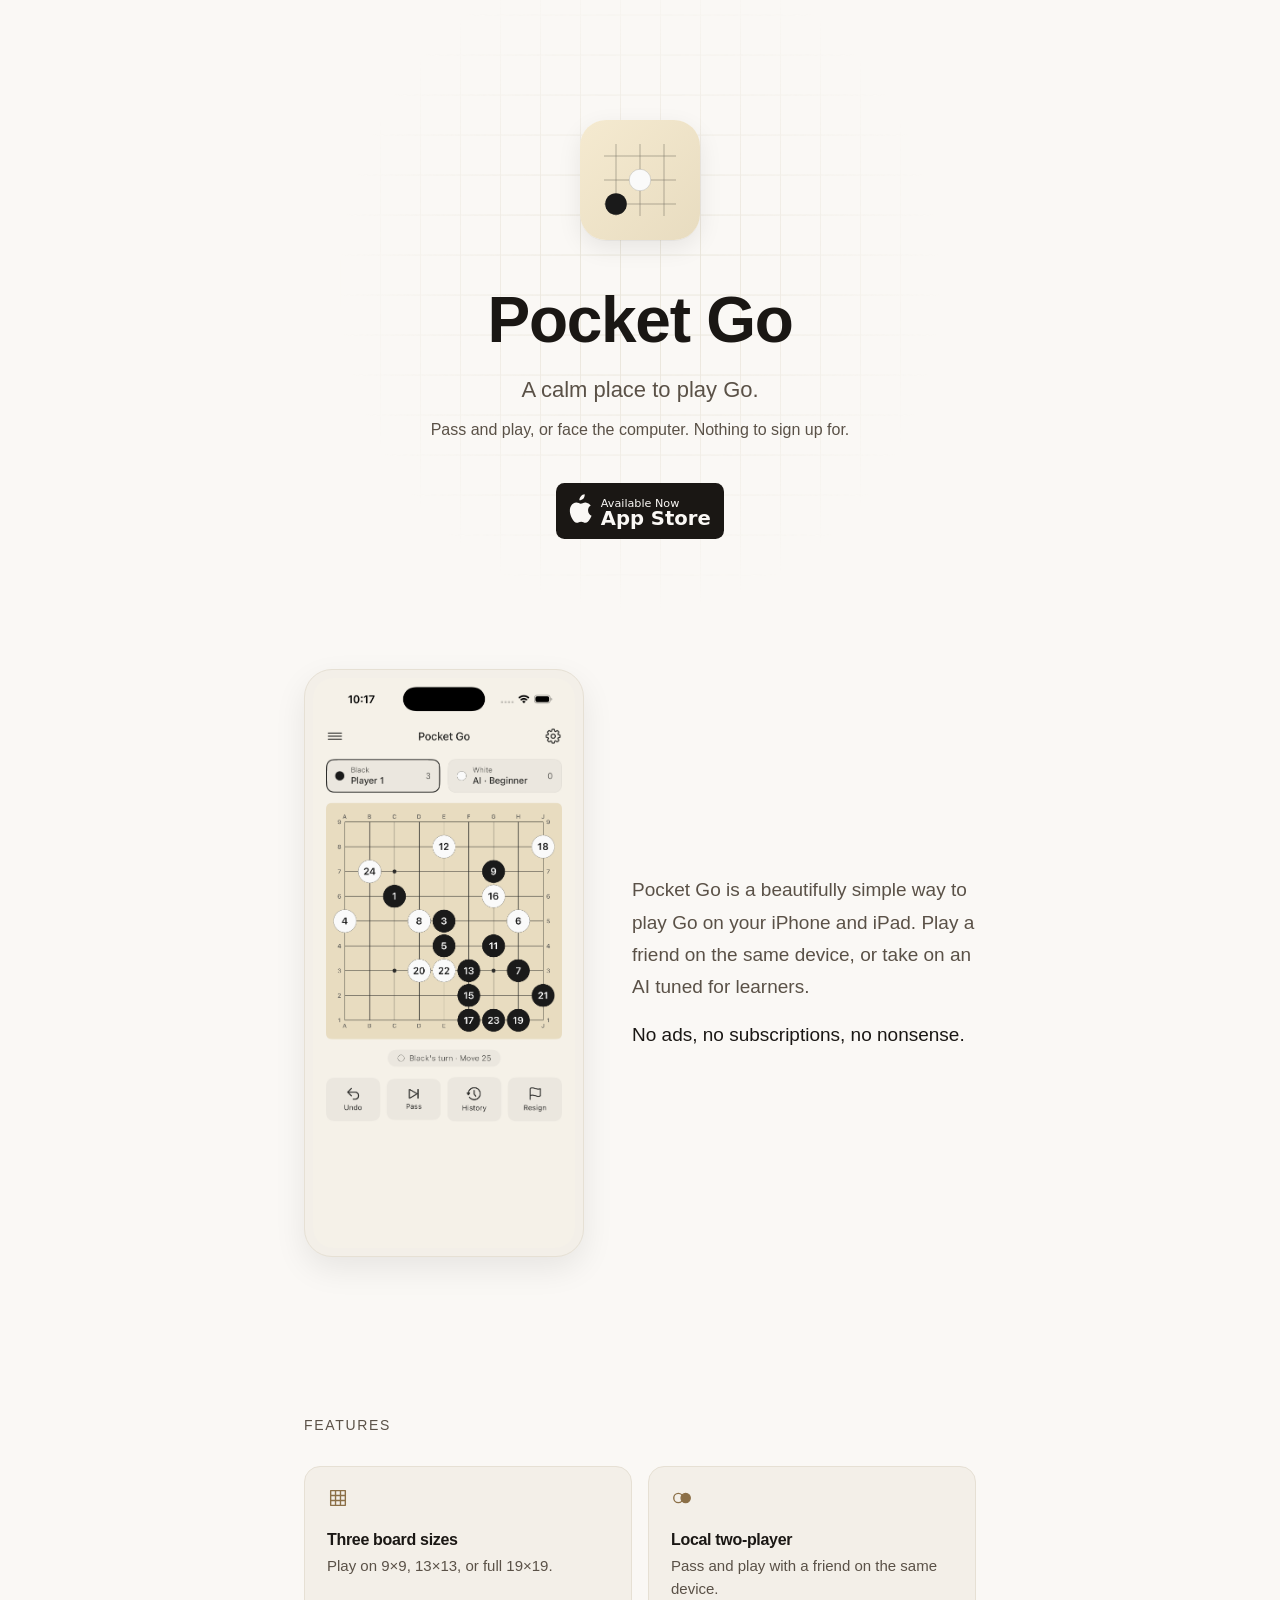
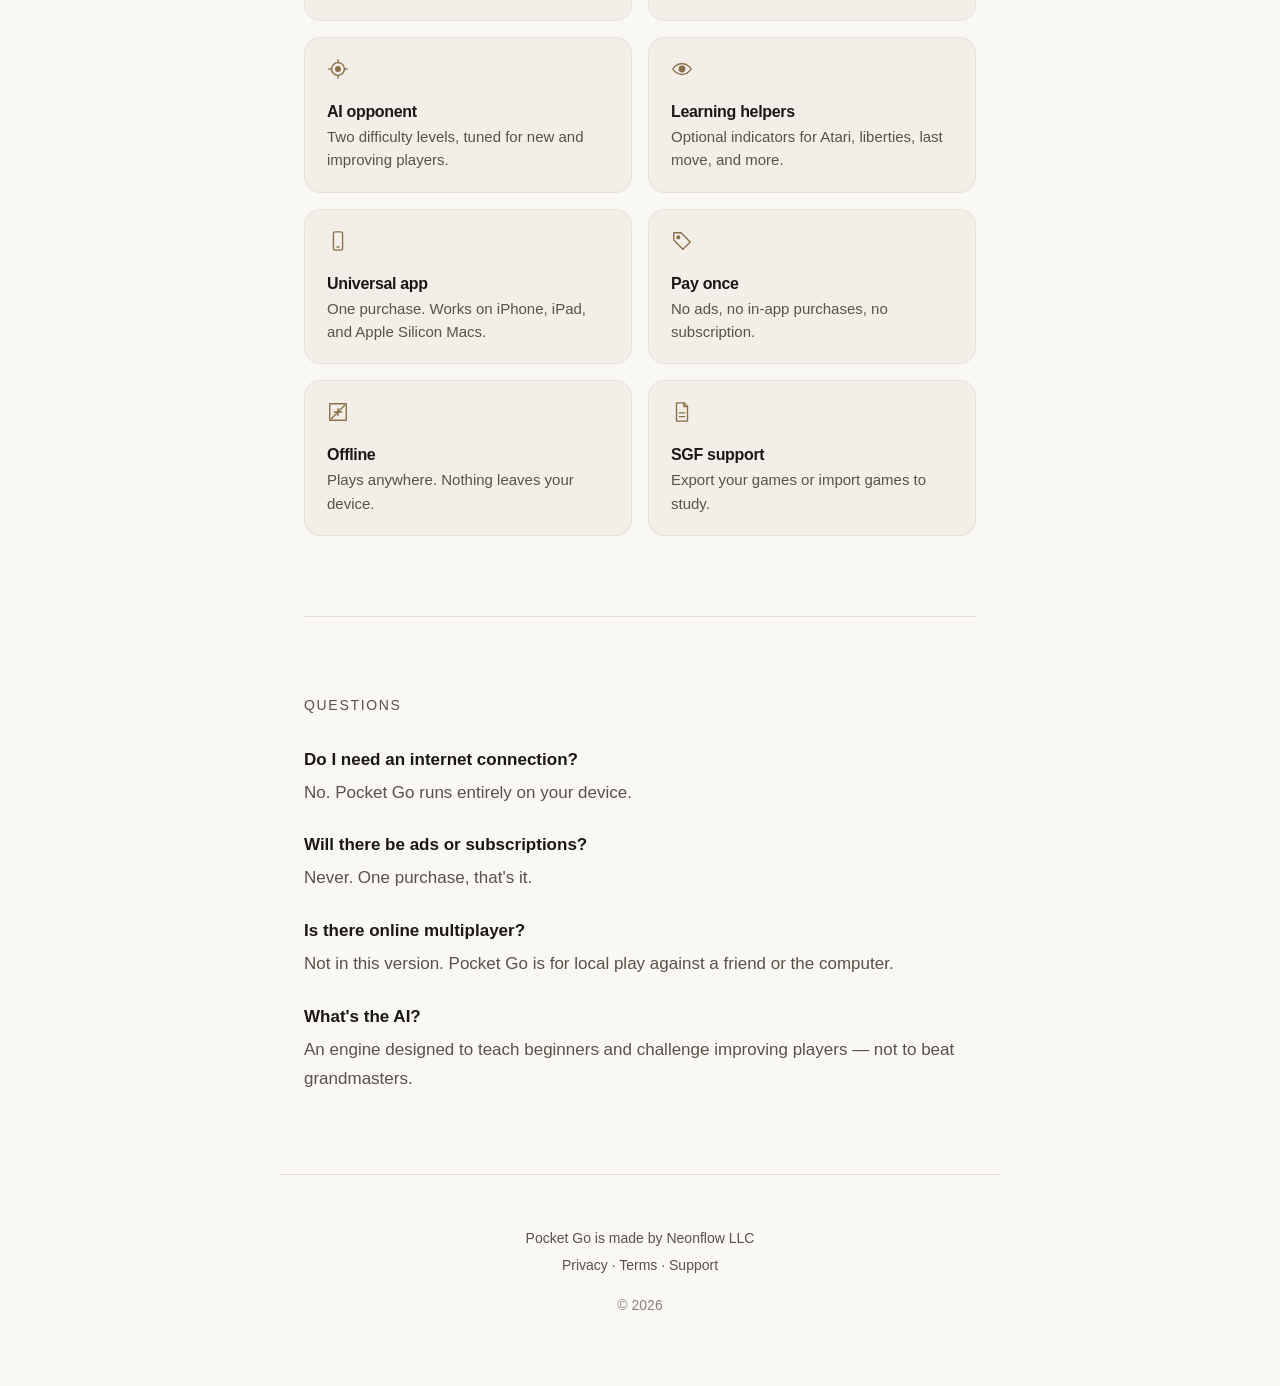
==== commit 99311890: "Updated link" ====
--- a/index.html
+++ b/index.html
@@ -29,11 +29,11 @@
     <h1 class="hero__title">Pocket Go</h1>
     <p class="hero__tagline">A calm place to play Go.</p>
     <p class="hero__sub">Pass and play, or face the computer. Nothing to sign up for.</p>
-    <a class="appstore" href="#" aria-label="Download Pocket Go on the App Store">
+    <a class="appstore" href="https://apps.apple.com/us/app/pocket-go/id6795639037" aria-label="Download Pocket Go on the App Store">
       <svg viewBox="0 0 120 40" xmlns="http://www.w3.org/2000/svg" aria-hidden="true">
         <rect width="120" height="40" rx="6" fill="currentColor"/>
         <g fill="var(--bg)" font-family="-apple-system, system-ui, sans-serif">
-          <text x="32" y="17" font-size="8" font-weight="400">Coming Soon</text>
+          <text x="32" y="17" font-size="8" font-weight="400">Available Now</text>
           <text x="32" y="30" font-size="14" font-weight="600">App Store</text>
           <path d="M19.5 11.2c.6-.7 1-1.7 1-2.7 0-.1 0-.3 0-.4-1 0-2.1.6-2.8 1.5-.6.7-1.1 1.7-1 2.7 1.1 0 2.2-.5 2.8-1.1zm1.7 2.7c-1.5-.1-2.8.9-3.5.9-.8 0-1.9-.8-3.1-.8-1.6 0-3.1.9-3.9 2.4-1.7 2.9-.4 7.2 1.2 9.6.8 1.2 1.7 2.5 3 2.4 1.2 0 1.6-.8 3.1-.8 1.4 0 1.8.8 3.1.8 1.3 0 2.1-1.2 2.9-2.3.9-1.3 1.3-2.6 1.4-2.7-2.9-1.1-3.5-5.7-.6-7.3-.8-1.2-2.2-1.9-3.6-2.2z"/>
         </g>
